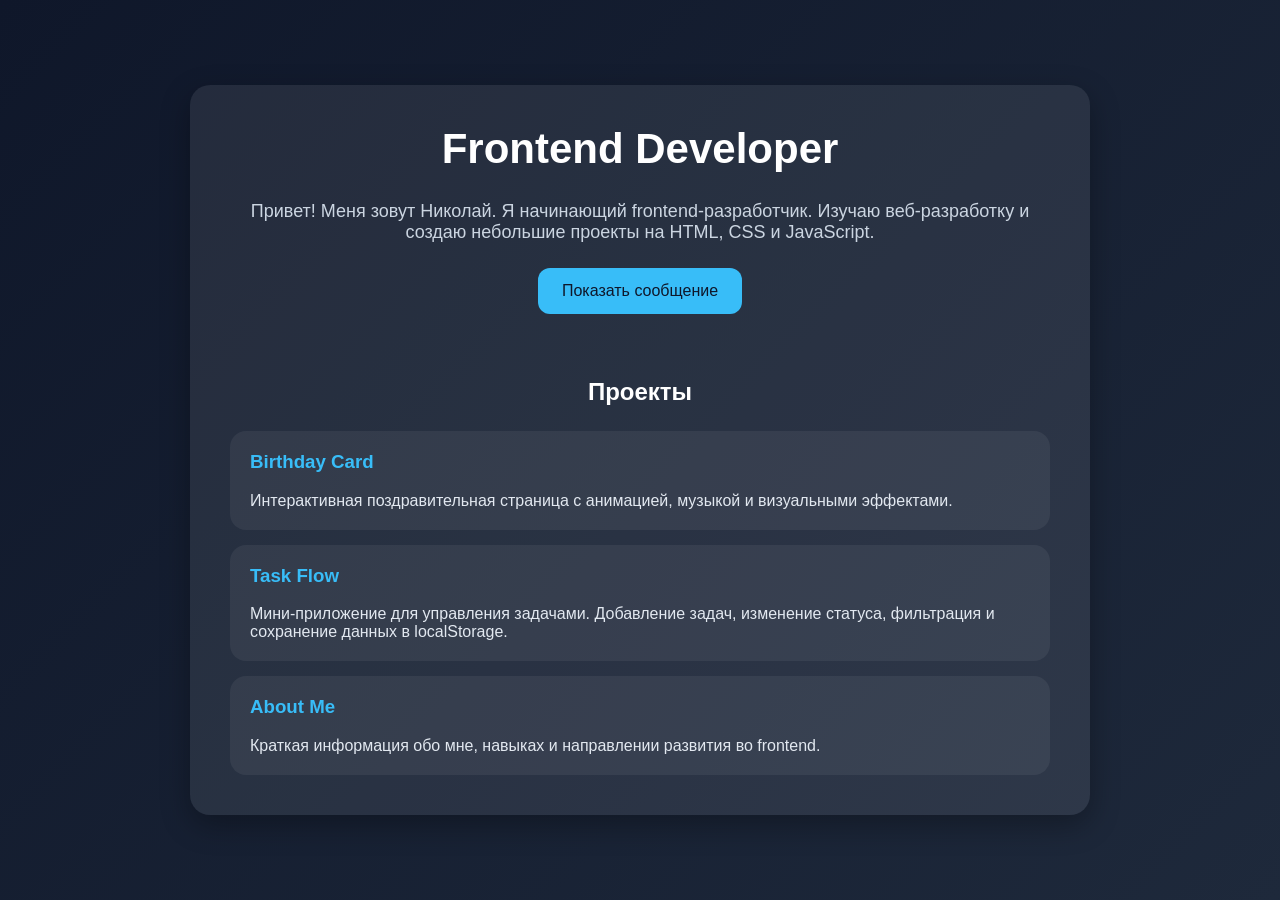
==== index.html @ 51a79691 "portfolio site" ====
<!DOCTYPE html>
<html lang="ru">
<head>
<meta charset="UTF-8">
<meta name="viewport" content="width=device-width, initial-scale=1.0">
<title>Frontend Developer Portfolio</title>
<link rel="stylesheet" href="style.css">
</head>

<body>

<div class="container">

<h1>Frontend Developer</h1>

<p class="intro">
Привет! Меня зовут Николай. Я начинающий frontend-разработчик.  
Изучаю веб-разработку и создаю небольшие проекты на HTML, CSS и JavaScript.
</p>

<button id="btn">Показать сообщение</button>
<p id="message"></p>

<h2>Проекты</h2>

<div class="projects">

<a href="https://k1kooow.github.io/-/" target="_blank" class="project-card">
<h3>Birthday Card</h3>
<p>
Интерактивная поздравительная страница с анимацией, музыкой и визуальными эффектами.
</p>
</a>

<a href="task-flow/index.html" class="project-card">
<h3>Task Flow</h3>
<p>
Мини-приложение для управления задачами.  
Добавление задач, изменение статуса, фильтрация и сохранение данных в localStorage.
</p>
</a>

<a href="about.html" class="project-card">
<h3>About Me</h3>
<p>
Краткая информация обо мне, навыках и направлении развития во frontend.
</p>
</a>

</div>

</div>

<script src="script.js"></script>

</body>
</html>
---- style.css ----
body {
margin:0;
font-family:Arial, sans-serif;
background:linear-gradient(135deg,#0f172a,#1e293b);
color:white;
min-height:100vh;
display:flex;
justify-content:center;
align-items:center;
padding:30px;
box-sizing:border-box;
}

.container{
background:rgba(255,255,255,0.08);
padding:40px;
border-radius:20px;
box-shadow:0 10px 30px rgba(0,0,0,0.3);
width:100%;
max-width:820px;
text-align:center;
}

h1{
font-size:42px;
margin-top:0;
}

.intro{
color:#cbd5e1;
font-size:18px;
margin-bottom:25px;
}

button{
background:#38bdf8;
color:#0f172a;
border:none;
padding:14px 24px;
font-size:16px;
border-radius:12px;
cursor:pointer;
transition:0.3s;
}

button:hover{
background:#7dd3fc;
transform:scale(1.05);
}

#message{
margin-top:20px;
font-size:18px;
color:#7dd3fc;
min-height:24px;
}

.projects{
display:flex;
flex-direction:column;
gap:15px;
margin-top:25px;
}

.project-card{
display:block;
text-decoration:none;
color:inherit;
background:rgba(255,255,255,0.06);
padding:20px;
border-radius:16px;
text-align:left;
transition:0.3s;
}

.project-card:hover{
transform:translateY(-5px);
background:rgba(255,255,255,0.1);
}

.project-card h3{
margin-top:0;
color:#38bdf8;
}

.project-card p{
margin:0;
color:#e2e8f0;
}

.back{
display:inline-block;
margin-top:20px;
background:#22c55e;
padding:12px 20px;
border-radius:10px;
color:white;
text-decoration:none;
}
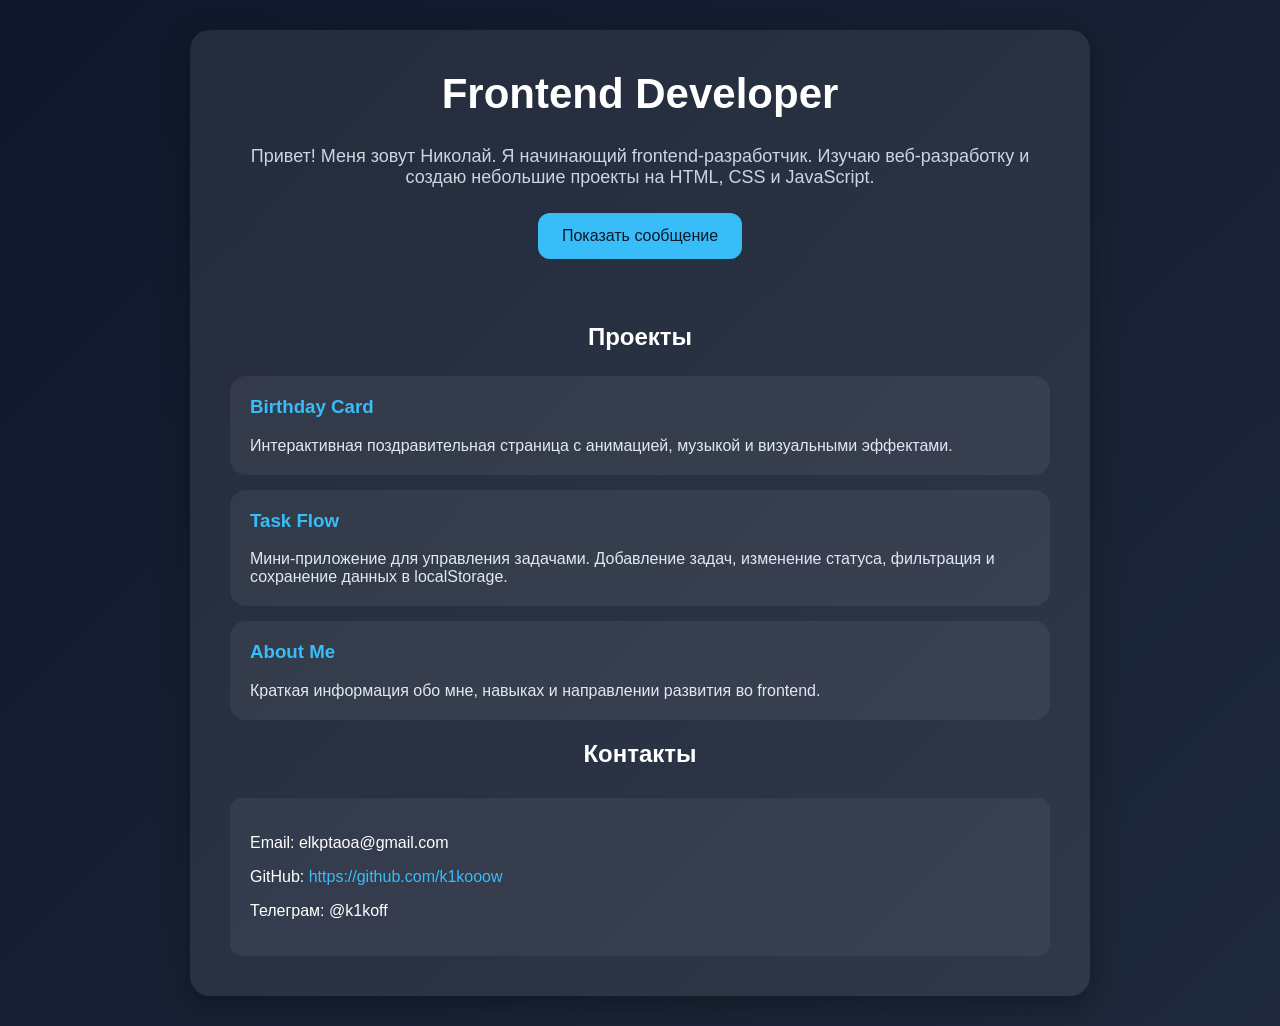
==== commit 8ff868e1: "add contacts section" ====
--- a/index.html
+++ b/index.html
@@ -48,7 +48,23 @@
 </a>
 
 </div>
+<h2>Контакты</h2>
 
+<div class="contacts">
+
+<p>Email: elkptaoa@gmail.com</p>
+
+<p>GitHub:
+<a href="https://github.com/k1kooow" target="_blank">
+https://github.com/k1kooow
+</a>
+</p>
+
+<p>Телеграм:
+@k1koff
+</p>
+
+</div>
 </div>
 
 <script src="script.js"></script>
--- a/style.css
+++ b/style.css
@@ -96,4 +96,21 @@
 border-radius:10px;
 color:white;
 text-decoration:none;
+}
+
+.contacts {
+margin-top:30px;
+text-align:left;
+background:rgba(255,255,255,0.05);
+padding:20px;
+border-radius:12px;
+}
+
+.contacts a {
+color:#38bdf8;
+text-decoration:none;
+}
+
+.contacts a:hover {
+text-decoration:underline;
 }
